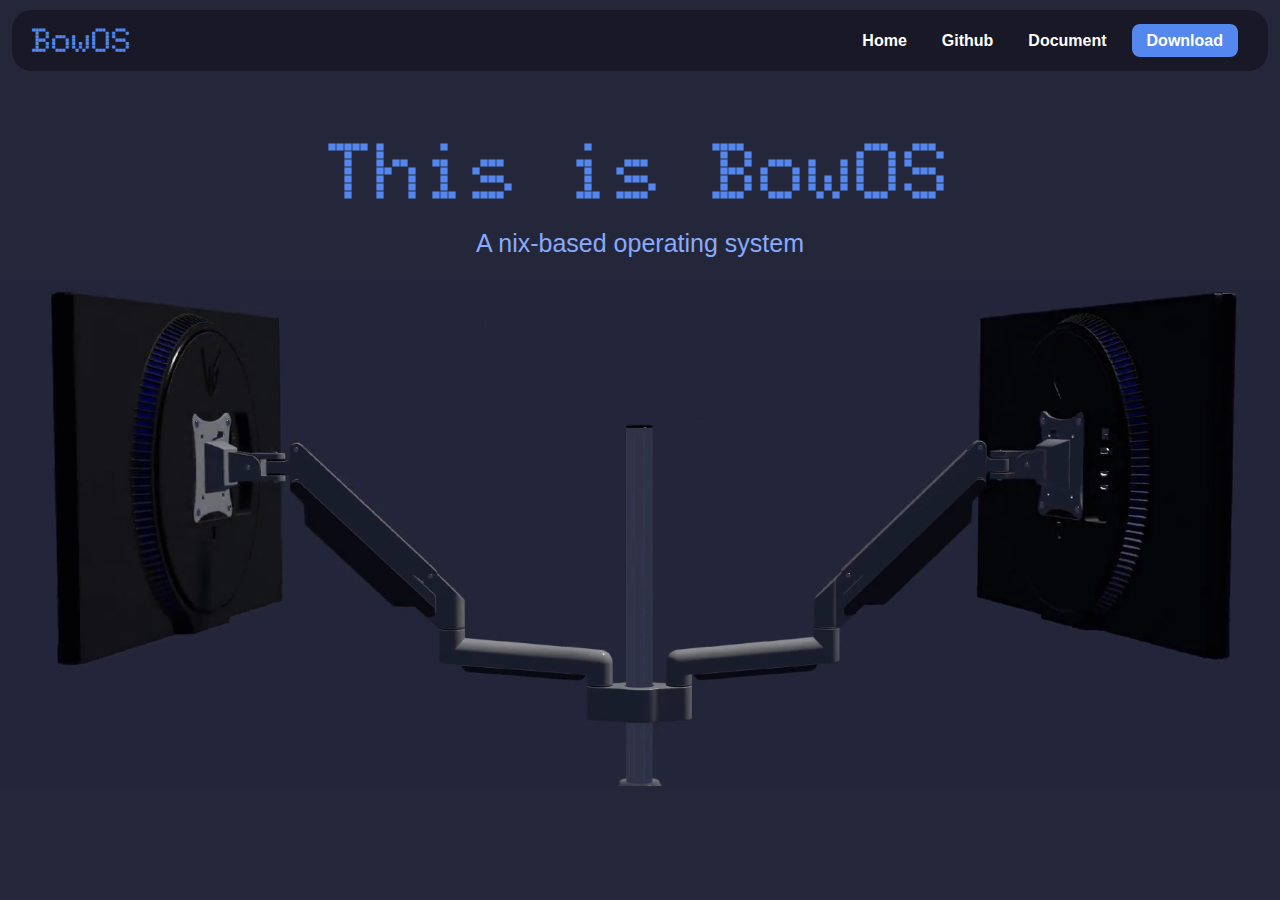
==== index.html @ 30525efc "launch day" ====
<!DOCTYPE html>
<!--browser-sync start --server --files "*.html, *.css"-->
<!-- https://feathericons.com/?query=lock -->

<html lang="en">
<head>
    <meta charset="UTF-8">
    <meta name="viewport" content="width=device-width, initial-scale=1.0">
    <title>Simple Site</title>
    <link rel="stylesheet" href="mainpage.css">
    <link rel="preconnect" href="https://fonts.googleapis.com">
    <link rel="preconnect" href="https://fonts.gstatic.com" crossorigin>
    <link href="https://fonts.googleapis.com/css2?family=Doto:wght@100..900&display=swap" rel="stylesheet">
</head>
<body>

    <!-- Top Menu Bar -->
    <nav class="top-menu">
        <div class="logo">BowOS</div>
        <ul>
            <li><a href="index.html">Home</a></li>
            <li><a href="https://github.com/Deathraymind/BowOS/tree/nvidia-fix">Github</a></li>
            <li><a href="https://github.com/Deathraymind/BowOS/blob/main/README.md">Document</a></li>
            <li><a class="download" href="https://drive.google.com/file/d/1hFO280jpsUm08CG0On2xZvMWIkGXrG49/view?usp=sharing">Download</a></li>
        </ul>
    </nav>

    <div class="content">
    <div class="container">
        <div class="content">
            <h1 class="main-title">This is BowOS</h1>
            <p class="subtitle">A nix-based operating system</p>
        </div>
        <div class="image-container">
          <video width="1400" height=auto autoplay muted>
            <source src="assets/videos/desktop.mp4" type="video/mp4">
            Your browser does not support the video tag.
            </video>
        </div>
    </div>
</body>
</html>
---- mainpage.css ----
body {
    background-color: #24273A;
    color: white;
    display: flex;
    justify-content: center;
    align-items: center;
    height: 100vh;
    margin: 0;
    font-family: Rubik, sans-serif;
    animation: fadeInBackground 2s ease-in-out;
}

@keyframes fadeInBackground {
    0% {
        opacity: 0;
    }
    100% {
        opacity: 1;
    }
}

.container {
    display: flex;
    flex-direction: column;
    align-items: center;
    text-align: center;
}

.content {
    display: flex;
    flex-direction: column;
    align-items: center;
}

.main-title {
    font-size: 80px;
    color: #5588EE;
    margin: 0;
    margin-top: 10px;
    font-family: "Doto", sans-serif;
    font-weight: 900;
    font-style: normal;
}

.subtitle {
    font-size: 25px;
    color: #88AAFF;
    margin-top: 10px;
}


.image-container {
    display: flex;
    width: 70vh;
    height: auto;
    flex-direction: column;
    align-items: center;
    text-align: center;
}



.top-menu {
    background-color: #181826; /* Dark background color */
    color: #fff; /* text color */
    padding: 10px 20px; /* Space around items */
    position: fixed; /* Sticks to the top */
    top: 10px; /* Adds space from the top */
    margin: 0 auto; /* Centers the menu */
    width: 95%;
    z-index: 1000; /* Keeps it on top */
    border-radius: 20px;
    display: flex; 
    align-items: center; /* Vertically centers items */
    justify-content: space-between; /* Space between logo and menu items */
}

/* Logo Styling */
.top-menu .logo {
    font-size: 34px; /* Adjust font size for the logo */
    font-weight: bold;
    font-family: "Doto", sans-serif;
    color: #5588EE;
    font-weight: 900;

}

/* Menu Items Styling */
.top-menu ul {
    list-style: none;
    display: flex;
    padding: 0;
    margin: 10px;
    gap: 15px; /* Space between menu items */
}

.top-menu .download {
    background-color: #5588EE; 
    color: #fff; 
    padding: 8px 15px; 
    border-radius: 8px; 
    font-weight: bold; 
    transition: background-color 0.3s ease; 
}


.top-menu li {
    
}

.top-menu a {
    text-decoration: none; 
    color: #fff; 
    font-weight: bold;
    font-size: 1rem;
    padding: 5px 10px;
    transition: background-color 0.3s ease; 
}

.top-menu a:hover {
    background-color: #44475A; /* Darker color on hover */
    border-radius: 5px; /* Rounded corners on hover */
}


#firefox-icon {
    color: #ff0000; /* Change to the desired color */
}
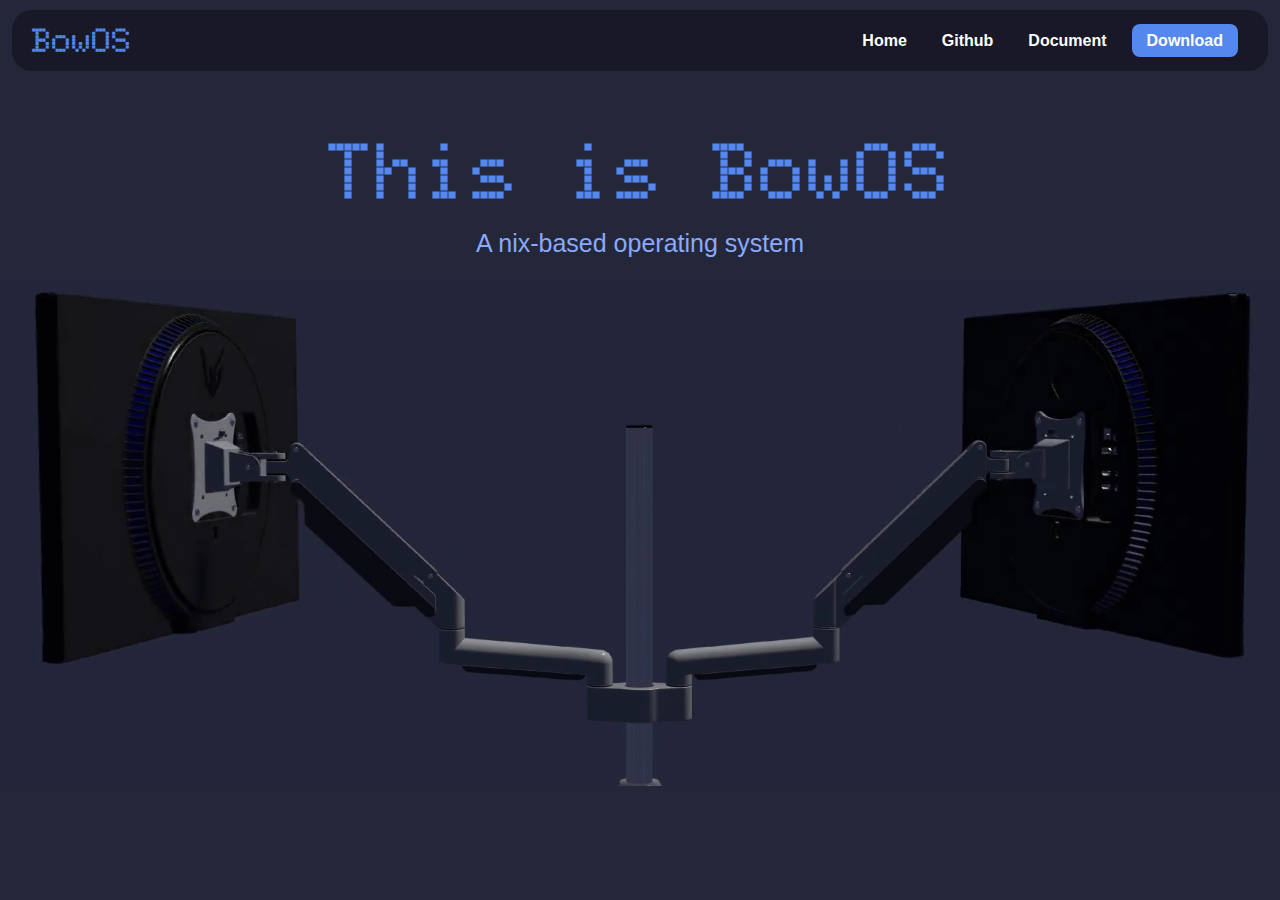
==== commit ef7a6011: "bowos" ====
--- a/index.html
+++ b/index.html
@@ -6,7 +6,7 @@
 <head>
     <meta charset="UTF-8">
     <meta name="viewport" content="width=device-width, initial-scale=1.0">
-    <title>Simple Site</title>
+    <title>BowOS</title>
     <link rel="stylesheet" href="mainpage.css">
     <link rel="preconnect" href="https://fonts.googleapis.com">
     <link rel="preconnect" href="https://fonts.gstatic.com" crossorigin>
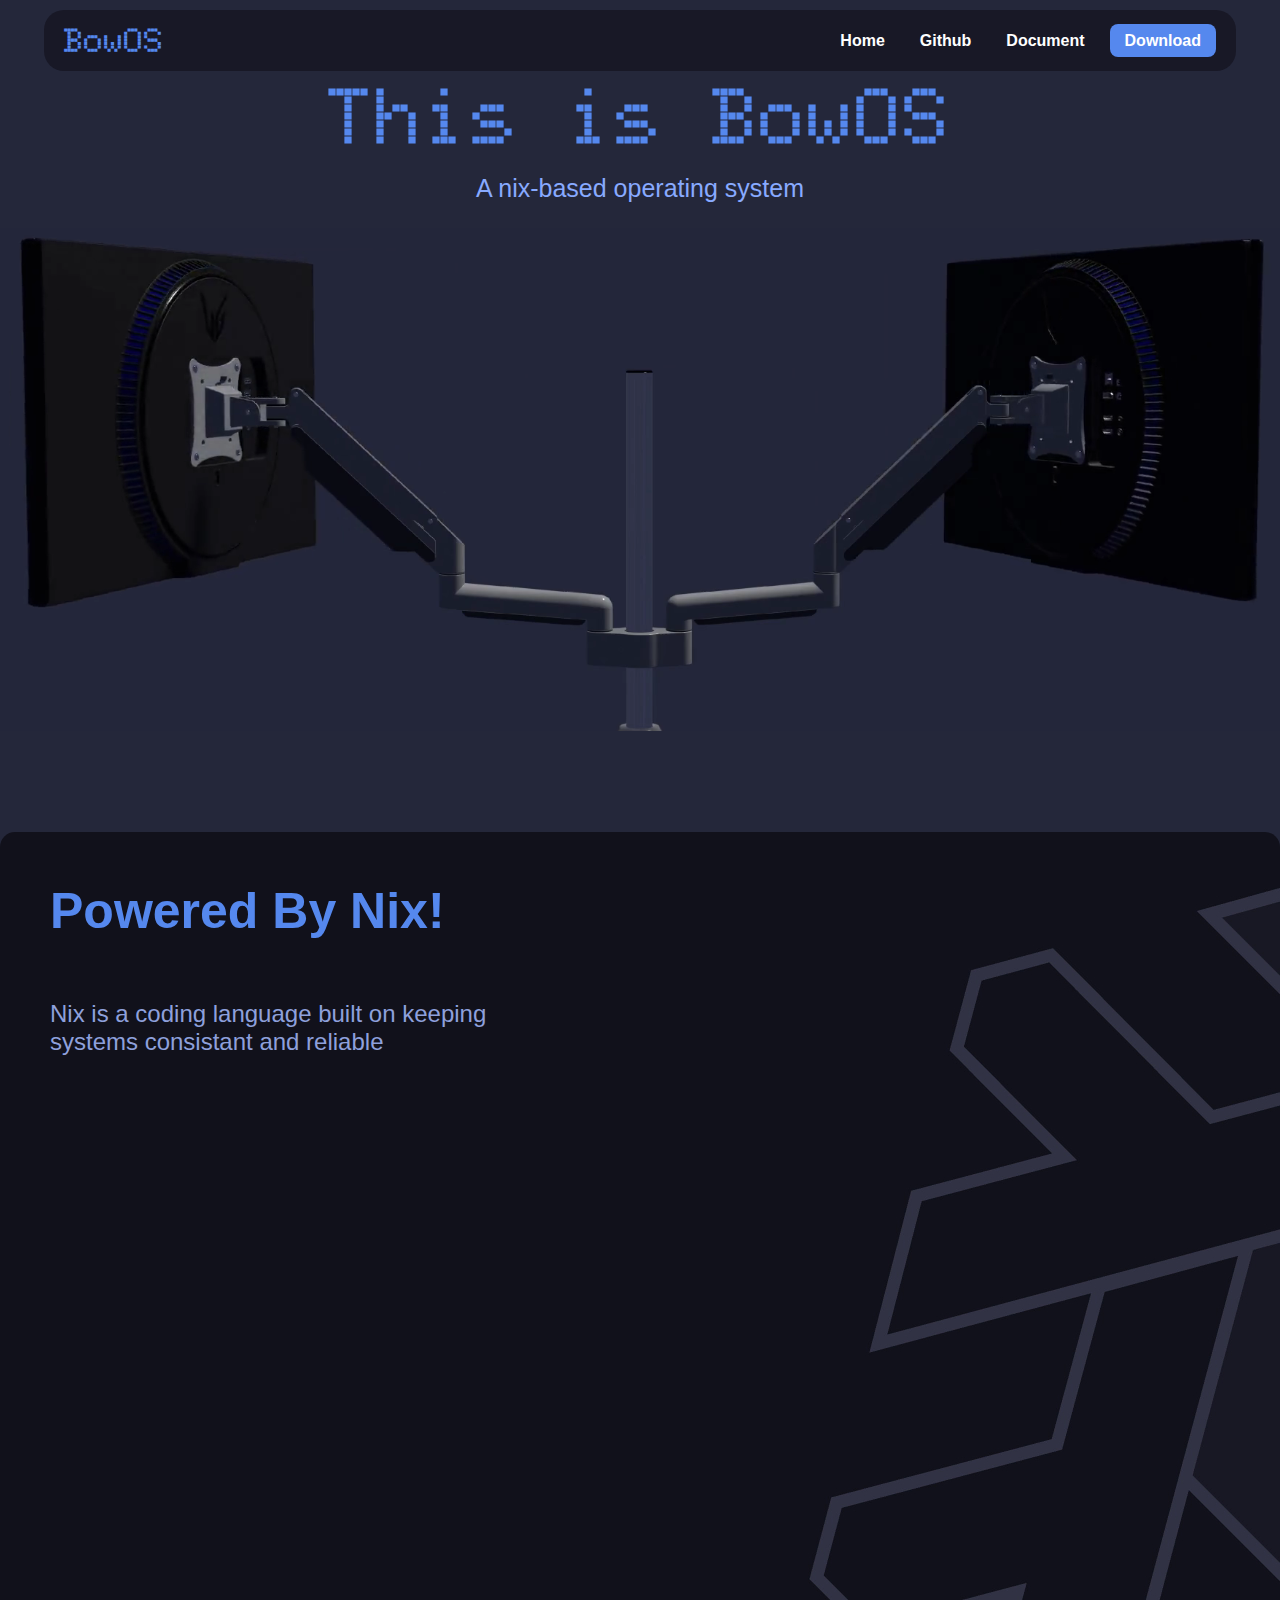
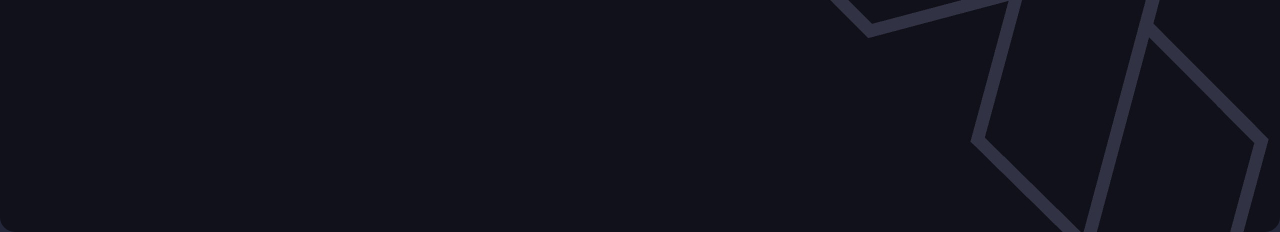
==== commit ad693cfc: "added powered by nix" ====
--- a/index.html
+++ b/index.html
@@ -11,22 +11,18 @@
     <link rel="preconnect" href="https://fonts.googleapis.com">
     <link rel="preconnect" href="https://fonts.gstatic.com" crossorigin>
     <link href="https://fonts.googleapis.com/css2?family=Doto:wght@100..900&display=swap" rel="stylesheet">
+        <script src="https://code.jquery.com/jquery-3.6.0.min.js"></script> 
+    <script> 
+    $(function(){
+      $("#menu").load("menu.html"); 
+    });
+    </script> 
 </head>
+
+<!-- calls the menue bar be sure to grab it using jqury like above -->
+<div id="menu"></div>
 <body>
-
-    <!-- Top Menu Bar -->
-    <nav class="top-menu">
-        <div class="logo">BowOS</div>
-        <ul>
-            <li><a href="index.html">Home</a></li>
-            <li><a href="https://github.com/Deathraymind/BowOS/tree/nvidia-fix">Github</a></li>
-            <li><a href="https://github.com/Deathraymind/BowOS/blob/main/README.md">Document</a></li>
-            <li><a class="download" href="https://drive.google.com/file/d/1hFO280jpsUm08CG0On2xZvMWIkGXrG49/view?usp=sharing">Download</a></li>
-        </ul>
-    </nav>
-
     <div class="content">
-    <div class="container">
         <div class="content">
             <h1 class="main-title">This is BowOS</h1>
             <p class="subtitle">A nix-based operating system</p>
@@ -36,7 +32,15 @@
             <source src="assets/videos/desktop.mp4" type="video/mp4">
             Your browser does not support the video tag.
             </video>
+
+        <div class="container">
+            <h1 class="sub-heading">Powered By Nix!</h1>
+            <h3 class="info">
+                Nix is a coding language built on keeping systems consistant and reliable
+            </h3>
+
         </div>
+
     </div>
 </body>
 </html>
--- a/mainpage.css
+++ b/mainpage.css
@@ -22,8 +22,14 @@
 .container {
     display: flex;
     flex-direction: column;
-    align-items: center;
-    text-align: center;
+    height: 1000px;
+    width: 100vw;
+    margin-top: 100px;
+    border-radius: 15px;
+    background:  #1E1E2F;
+    background-image: url("assets/images/nixos-wallpaper.jpg");
+    align-items: left;
+    text-align: left;
 }
 
 .content {
@@ -36,11 +42,31 @@
     font-size: 80px;
     color: #5588EE;
     margin: 0;
-    margin-top: 10px;
+    margin-top: 1000px;
     font-family: "Doto", sans-serif;
     font-weight: 900;
     font-style: normal;
 }
+
+.sub-heading {
+    font-size: 50px;
+    color: #5588EE;
+    margin: 50px;
+    margin-top: 50px;
+    font-weight: 900;
+    font-style: normal;
+}
+
+.info {
+    font-size: 24px;
+    color: #8EA0DC;
+    margin: 50px;
+    margin-top: 10px;
+    width: 40vw;
+    font-weight: 300;
+    font-style: normal;
+}
+
 
 .subtitle {
     font-size: 25px;
@@ -58,70 +84,10 @@
     text-align: center;
 }
 
-
-
-.top-menu {
-    background-color: #181826; /* Dark background color */
-    color: #fff; /* text color */
-    padding: 10px 20px; /* Space around items */
-    position: fixed; /* Sticks to the top */
-    top: 10px; /* Adds space from the top */
-    margin: 0 auto; /* Centers the menu */
-    width: 95%;
-    z-index: 1000; /* Keeps it on top */
-    border-radius: 20px;
-    display: flex; 
-    align-items: center; /* Vertically centers items */
-    justify-content: space-between; /* Space between logo and menu items */
+.bowos-desktop {
+    width: 500px;
+    height: auto;
 }
-
-/* Logo Styling */
-.top-menu .logo {
-    font-size: 34px; /* Adjust font size for the logo */
-    font-weight: bold;
-    font-family: "Doto", sans-serif;
-    color: #5588EE;
-    font-weight: 900;
-
-}
-
-/* Menu Items Styling */
-.top-menu ul {
-    list-style: none;
-    display: flex;
-    padding: 0;
-    margin: 10px;
-    gap: 15px; /* Space between menu items */
-}
-
-.top-menu .download {
-    background-color: #5588EE; 
-    color: #fff; 
-    padding: 8px 15px; 
-    border-radius: 8px; 
-    font-weight: bold; 
-    transition: background-color 0.3s ease; 
-}
-
-
-.top-menu li {
-    
-}
-
-.top-menu a {
-    text-decoration: none; 
-    color: #fff; 
-    font-weight: bold;
-    font-size: 1rem;
-    padding: 5px 10px;
-    transition: background-color 0.3s ease; 
-}
-
-.top-menu a:hover {
-    background-color: #44475A; /* Darker color on hover */
-    border-radius: 5px; /* Rounded corners on hover */
-}
-
 
 #firefox-icon {
     color: #ff0000; /* Change to the desired color */
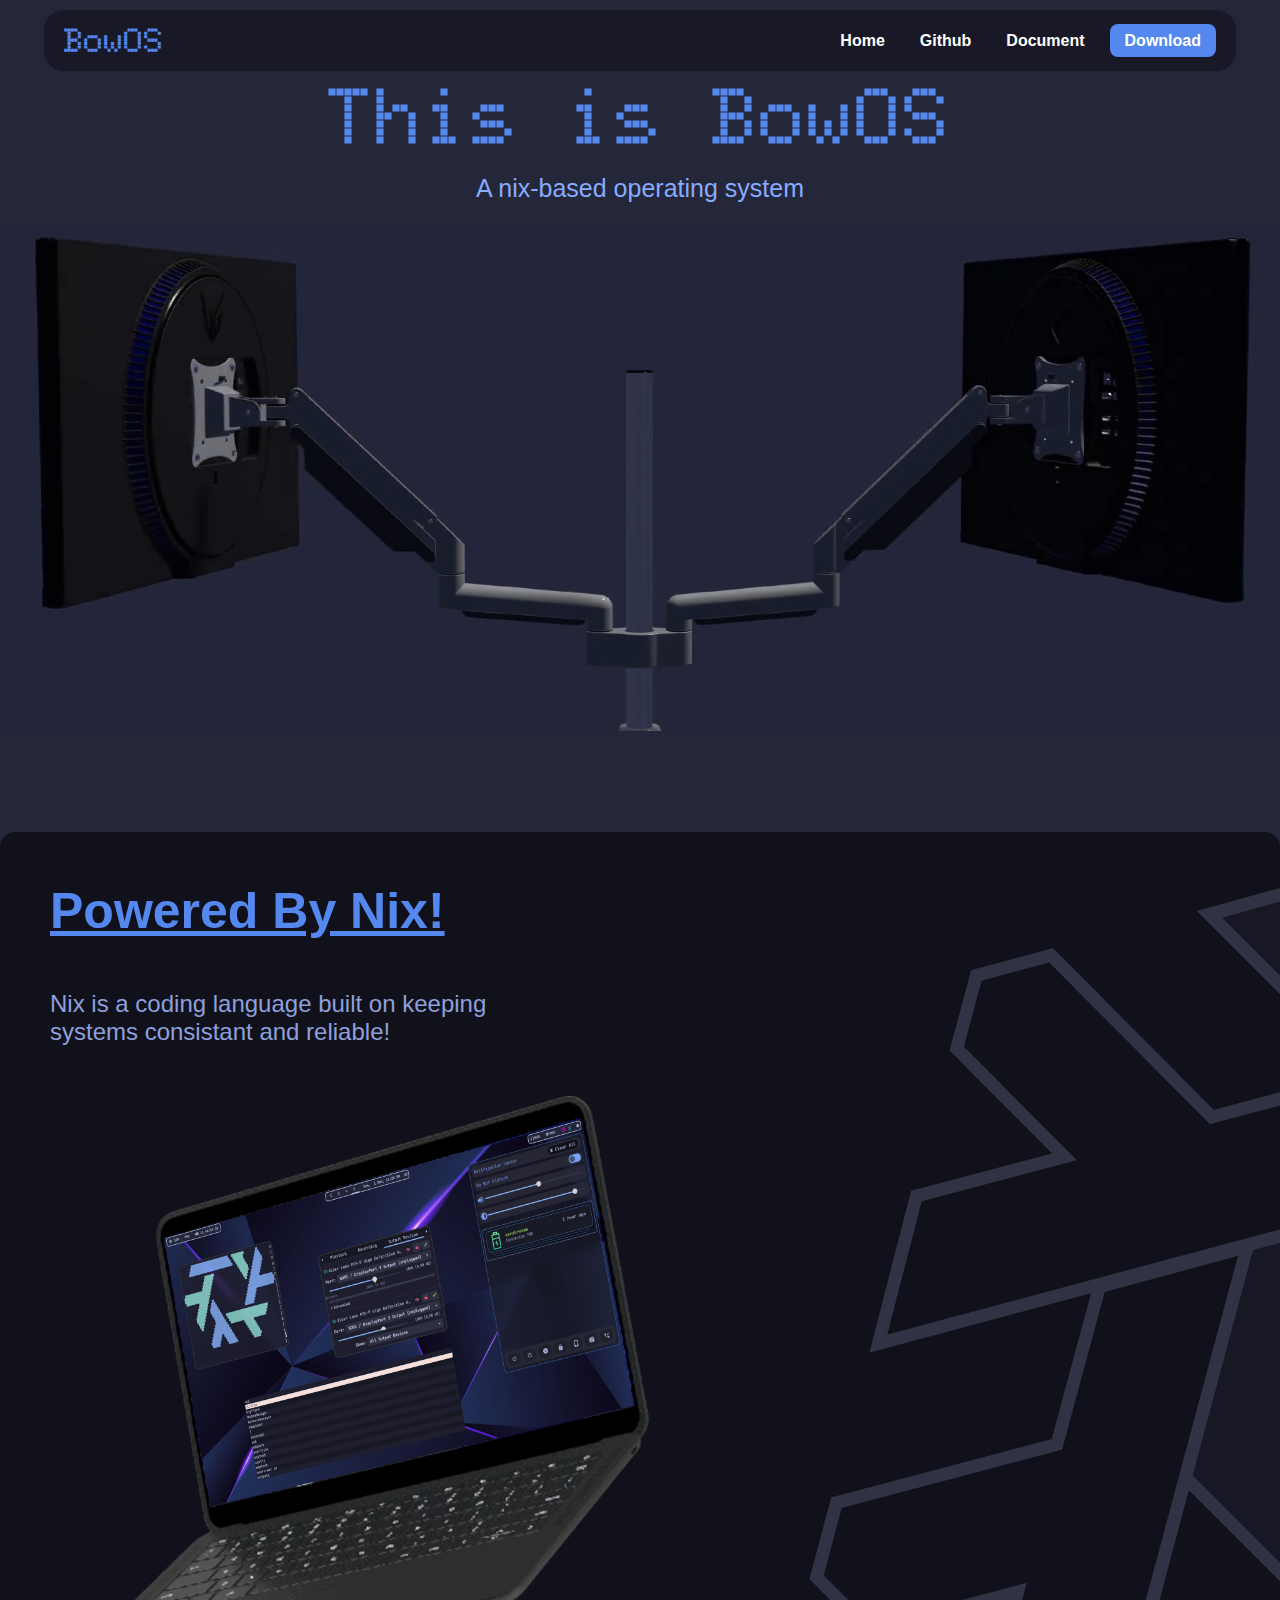
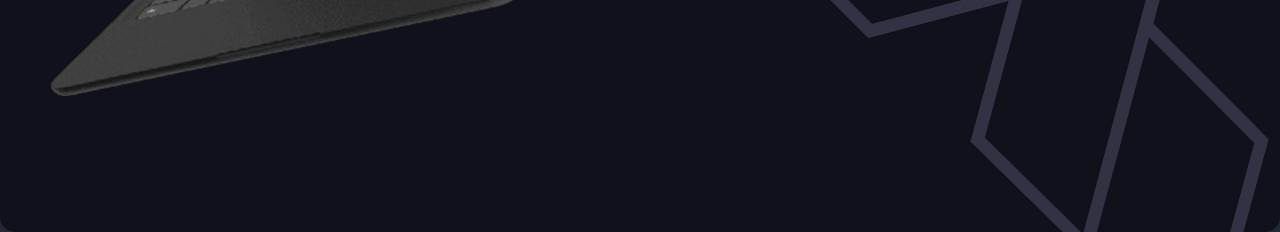
==== commit ac5966af: "powered by nix" ====
--- a/index.html
+++ b/index.html
@@ -34,11 +34,11 @@
             </video>
 
         <div class="container">
-            <h1 class="sub-heading">Powered By Nix!</h1>
+            <a class="sub-heading" href="https://nixos.org/">Powered By Nix!</a>
             <h3 class="info">
-                Nix is a coding language built on keeping systems consistant and reliable
+                Nix is a coding language built on keeping systems consistant and reliable!
             </h3>
-
+             <img src="assets/images/bowos-laptop.png" class="bowos-laptop">
         </div>
 
     </div>
--- a/mainpage.css
+++ b/mainpage.css
@@ -61,7 +61,7 @@
     font-size: 24px;
     color: #8EA0DC;
     margin: 50px;
-    margin-top: 10px;
+    margin-top: 0px;
     width: 40vw;
     font-weight: 300;
     font-style: normal;
@@ -89,6 +89,12 @@
     height: auto;
 }
 
+.bowos-laptop{
+    width: 600px;
+    height: auto;
+    margin-left: 50px;
+}
+
 #firefox-icon {
     color: #ff0000; /* Change to the desired color */
 }
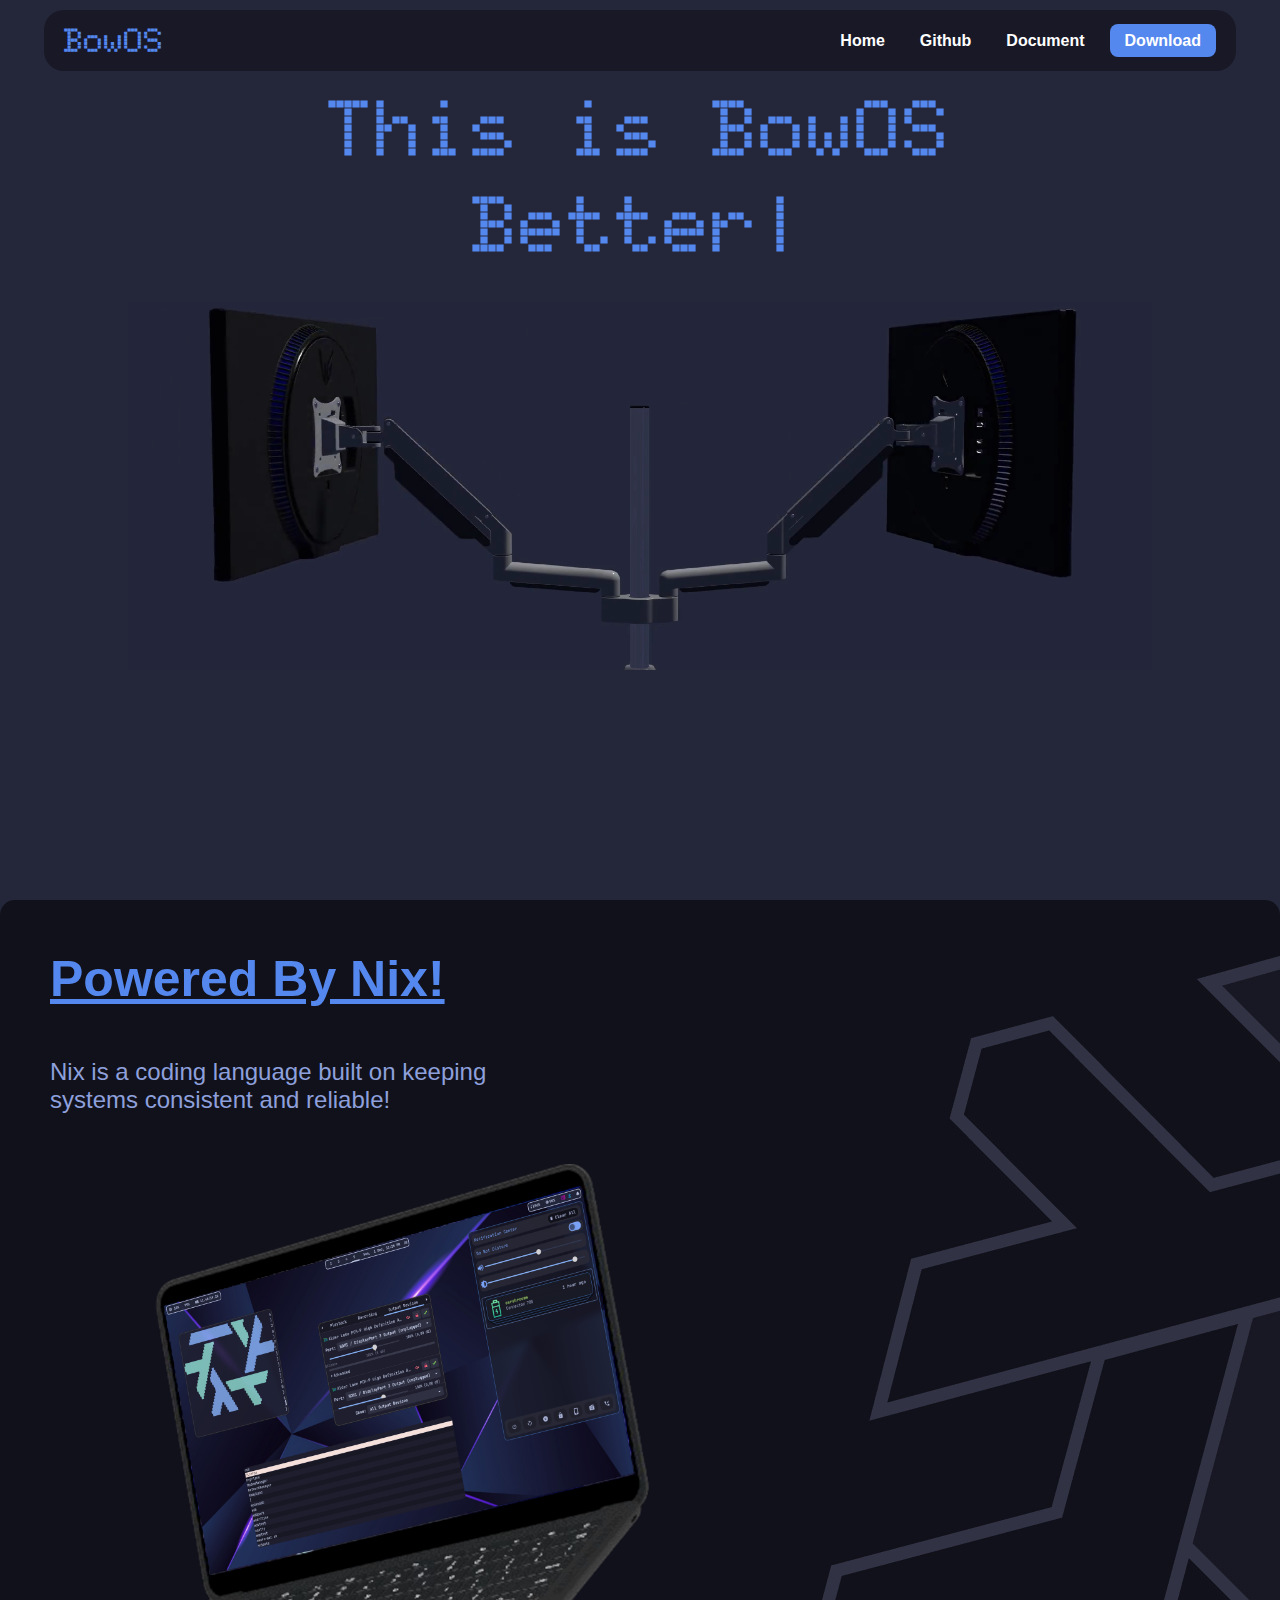
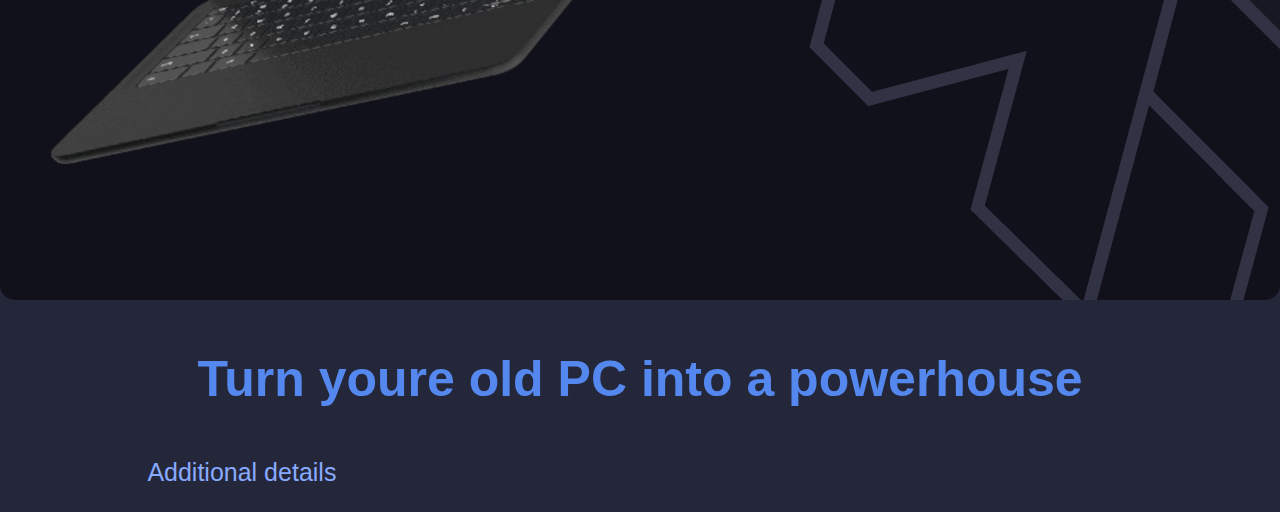
==== commit f79cc67f: "rotating text" ====
--- a/index.html
+++ b/index.html
@@ -21,27 +21,65 @@
 
 <!-- calls the menue bar be sure to grab it using jqury like above -->
 <div id="menu"></div>
-<body>
     <div class="content">
-        <div class="content">
-            <h1 class="main-title">This is BowOS</h1>
-            <p class="subtitle">A nix-based operating system</p>
+        <div class="page">
+        <h1 class="main-title">This is BowOS</h1>
+
+    <div class="typing-text" id="typingText"></div>
+
+    <script>
+        const words = ['Better', 'Stronger', 'Faster'];
+        const typingElement = document.getElementById('typingText');
+        let wordIndex = 0;
+        let charIndex = 0;
+        let isDeleting = false;
+
+        function type() {
+            const currentWord = words[wordIndex];
+            
+            if (!isDeleting && charIndex <= currentWord.length) {
+                typingElement.textContent = currentWord.slice(0, charIndex + 1);
+                charIndex++;
+                setTimeout(type, 100);
+            } 
+            else if (isDeleting && charIndex >= 0) {
+                typingElement.textContent = currentWord.slice(0, charIndex);
+                charIndex--;
+                setTimeout(type, 50);
+            }
+            else if (isDeleting) {
+                isDeleting = false;
+                wordIndex = (wordIndex + 1) % words.length;
+                setTimeout(type, 500);
+            }
+            else {
+                isDeleting = true;
+                setTimeout(type, 1000);
+            }
+        }
+
+        type();
+    </script>
+            
+
+        <video class="video" width="1400" height="auto" autoplay muted>
+                <source src="assets/videos/desktop.mp4" type="video/mp4">
+                Your browser does not support the video tag.
+            </video>
         </div>
-        <div class="image-container">
-          <video width="1400" height=auto autoplay muted>
-            <source src="assets/videos/desktop.mp4" type="video/mp4">
-            Your browser does not support the video tag.
-            </video>
 
         <div class="container">
             <a class="sub-heading" href="https://nixos.org/">Powered By Nix!</a>
             <h3 class="info">
-                Nix is a coding language built on keeping systems consistant and reliable!
+                Nix is a coding language built on keeping systems consistent and reliable!
             </h3>
-             <img src="assets/images/bowos-laptop.png" class="bowos-laptop">
+            <img src="assets/images/bowos-laptop.png" class="bowos-laptop">
         </div>
 
+        <div class="additional-info">
+            <h1 class="sub-heading">Turn youre old PC into a powerhouse</h1>
+            <p class="subtitle">Additional details</p>
+        </div>
     </div>
-</body>
 </html>
 
--- a/mainpage.css
+++ b/mainpage.css
@@ -1,15 +1,12 @@
+
+
 body {
     background-color: #24273A;
     color: white;
-    display: flex;
-    justify-content: center;
-    align-items: center;
-    height: 100vh;
     margin: 0;
     font-family: Rubik, sans-serif;
     animation: fadeInBackground 2s ease-in-out;
 }
-
 @keyframes fadeInBackground {
     0% {
         opacity: 0;
@@ -19,12 +16,22 @@
     }
 }
 
+.page {
+    display: flex;
+    flex-direction: column;
+    align-items: center;
+    margin-top: 0px;
+    border-radius: 15px;
+    align-items: left;
+    text-align: left;
+    height: 100vh;
+}
 .container {
     display: flex;
     flex-direction: column;
     height: 1000px;
     width: 100vw;
-    margin-top: 100px;
+    margin-top: 0px;
     border-radius: 15px;
     background:  #1E1E2F;
     background-image: url("assets/images/nixos-wallpaper.jpg");
@@ -42,10 +49,16 @@
     font-size: 80px;
     color: #5588EE;
     margin: 0;
-    margin-top: 1000px;
+    margin-top: 80px;
     font-family: "Doto", sans-serif;
     font-weight: 900;
     font-style: normal;
+}
+
+.video {
+    width: 80vw;
+    height: auto;
+    margin-top: 30px;
 }
 
 .sub-heading {
@@ -98,3 +111,35 @@
 #firefox-icon {
     color: #ff0000; /* Change to the desired color */
 }
+
+
+        .typing-text {
+            font-family: "Doto", sans-serif;
+            margin-top: 30px;
+             font-size: 80px;
+    color: #5588EE;
+    margin: 0;
+    font-family: "Doto", sans-serif;
+    font-weight: 900;
+    font-style: normal; 
+
+        }
+        .typing-text::after {
+            content: '|';
+            animation: blink 0.7s infinite;
+        }
+        @keyframes blink {
+            0%, 100% { opacity: 1; }
+            50% { opacity: 0; }
+        }
+        @keyframes typing {
+            from { width: 0; }
+            to { width: 100%; }
+        }
+        @keyframes backspace {
+            from { width: 100%; }
+            to { width: 0; }
+        }
+
+
+
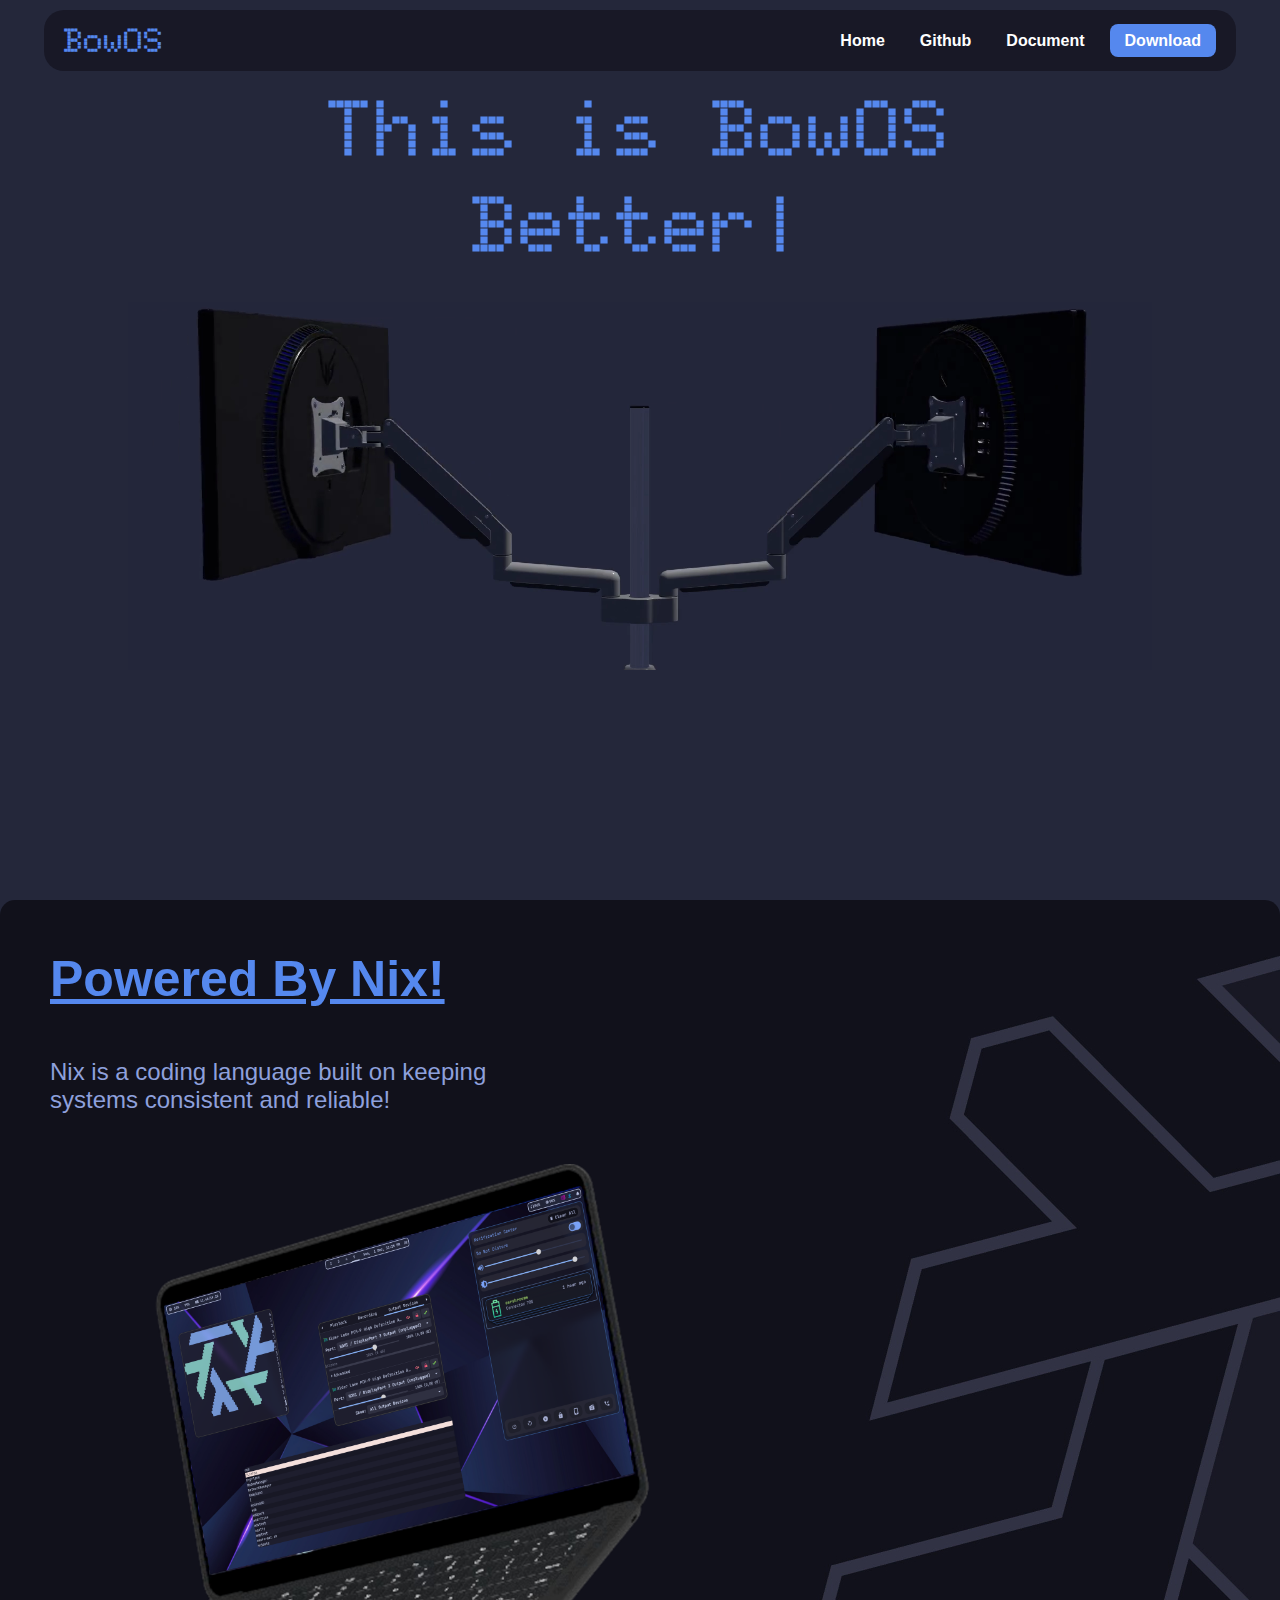
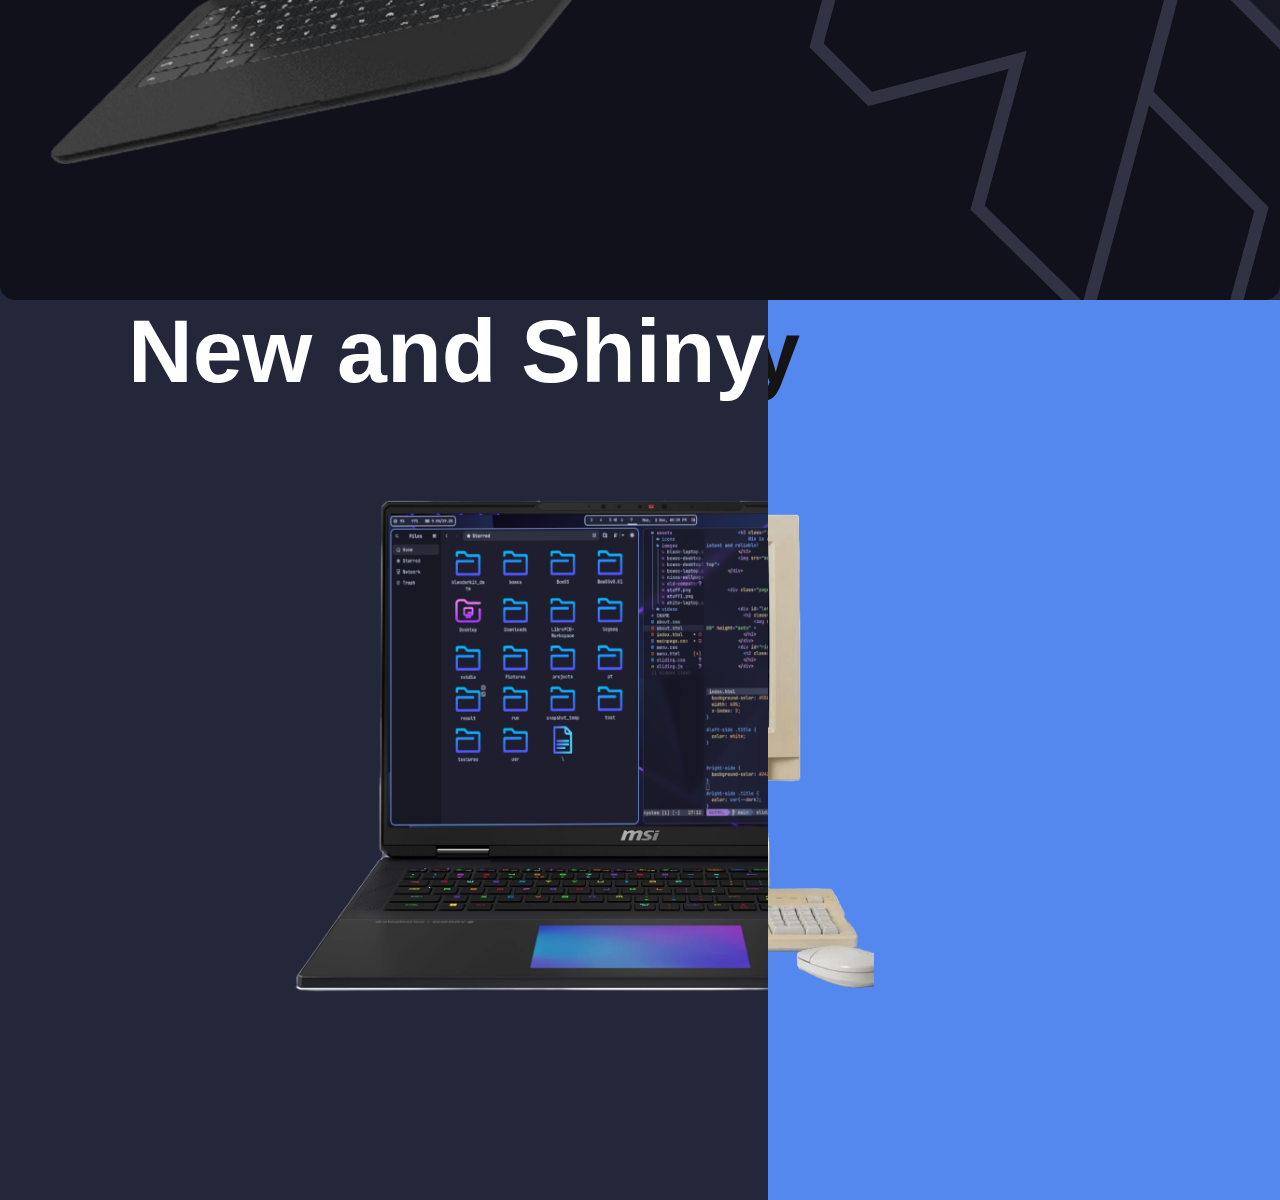
==== commit c2a50f41: "sliding" ====
--- a/index.html
+++ b/index.html
@@ -8,6 +8,8 @@
     <meta name="viewport" content="width=device-width, initial-scale=1.0">
     <title>BowOS</title>
     <link rel="stylesheet" href="mainpage.css">
+     <link rel="stylesheet" href="sliding.css">
+    <script src="myscripts.js"></script>
     <link rel="preconnect" href="https://fonts.googleapis.com">
     <link rel="preconnect" href="https://fonts.gstatic.com" crossorigin>
     <link href="https://fonts.googleapis.com/css2?family=Doto:wght@100..900&display=swap" rel="stylesheet">
@@ -20,6 +22,7 @@
 </head>
 
 <!-- calls the menue bar be sure to grab it using jqury like above -->
+<body>
 <div id="menu"></div>
     <div class="content">
         <div class="page">
@@ -76,10 +79,28 @@
             <img src="assets/images/bowos-laptop.png" class="bowos-laptop">
         </div>
 
-        <div class="additional-info">
-            <h1 class="sub-heading">Turn youre old PC into a powerhouse</h1>
-            <p class="subtitle">Additional details</p>
+
+        <div class="page-sliding">
+
+        
+            <div id="left-side" class="side">
+              <h2 class="title">
+                  New and Shiny
+                  <img src="assets/images/new-computer.png"  width="700" height="auto" class="slide-image" >
+              </h2>
+            </div>
+            <div id="right-side" class="side">
+              <h2 class="title">
+                  Old and Cruddy
+                   <img src="assets/images/old-computer.png"  width="700" height="auto" class="slide-image" >
+              </h2>
+            </div>
+
+
+
         </div>
     </div>
+    <script src="sliding.js"></script>
+    </body>
 </html>
 
--- a/mainpage.css
+++ b/mainpage.css
@@ -25,6 +25,13 @@
     align-items: left;
     text-align: left;
     height: 100vh;
+}
+
+.page-sliding {
+    display: grid;
+    height: 100vh;
+    overflow: hidden;
+    width: 100%;
 }
 .container {
     display: flex;
@@ -108,6 +115,14 @@
     margin-left: 50px;
 }
 
+
+.slide-image {
+ position: absolute;
+    top: 50vh;
+    left: 50vw;
+    transform: translate(-50%, -50%); 
+}
+
 #firefox-icon {
     color: #ff0000; /* Change to the desired color */
 }
--- a/sliding.css
+++ b/sliding.css
@@ -0,0 +1,53 @@
+:root {
+  --dark: rgb(20, 20, 20);
+  --yellow: rgb(253, 216, 53);
+  --blue: rgb(98, 0, 234);
+  
+  --c1: rgb(3, 7, 18);
+  --c2: rgb(163, 230, 53);
+  
+  --left-color: var(--c1);
+  --right-color: var(--c2);
+}
+
+
+.side {
+  display: grid;
+  height: 100vh;
+  overflow: hidden;
+  position: absolute;
+  width: 100%;
+}
+
+.side .title {
+  font-family: "Montserrat", sans-serif;
+  font-size: 7vw;
+  font-weight: 800;
+  margin: 0px 10vw;
+  width: 80vw;
+}
+
+#left-side {
+  background-color:#24273A;
+  width: 60%;
+  z-index: 2;
+}
+
+#left-side .title {  
+  color: white;  
+}
+
+#right-side {
+  background-color:#5588EE;
+   
+}
+
+#right-side .title {
+  color: var(--dark);
+}
+
+#right-side .fancy {
+  color: white;
+}
+
+
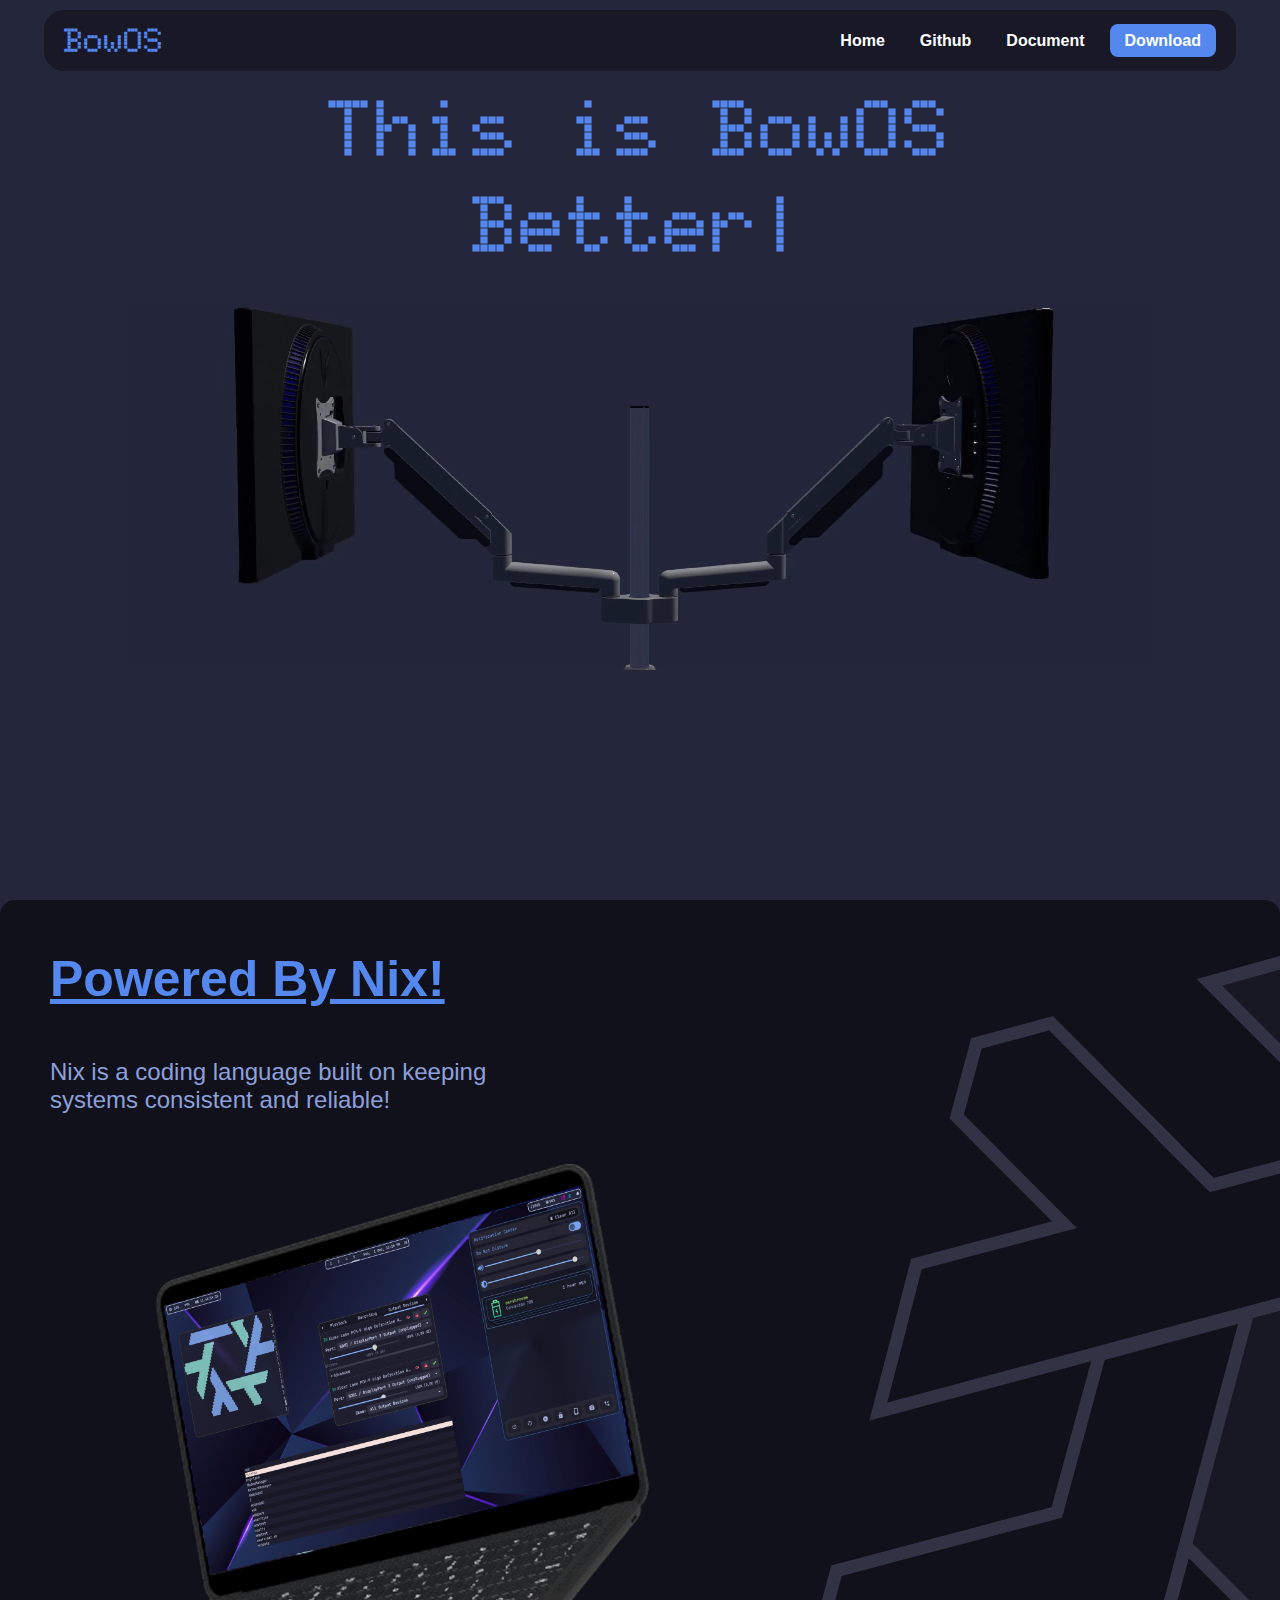
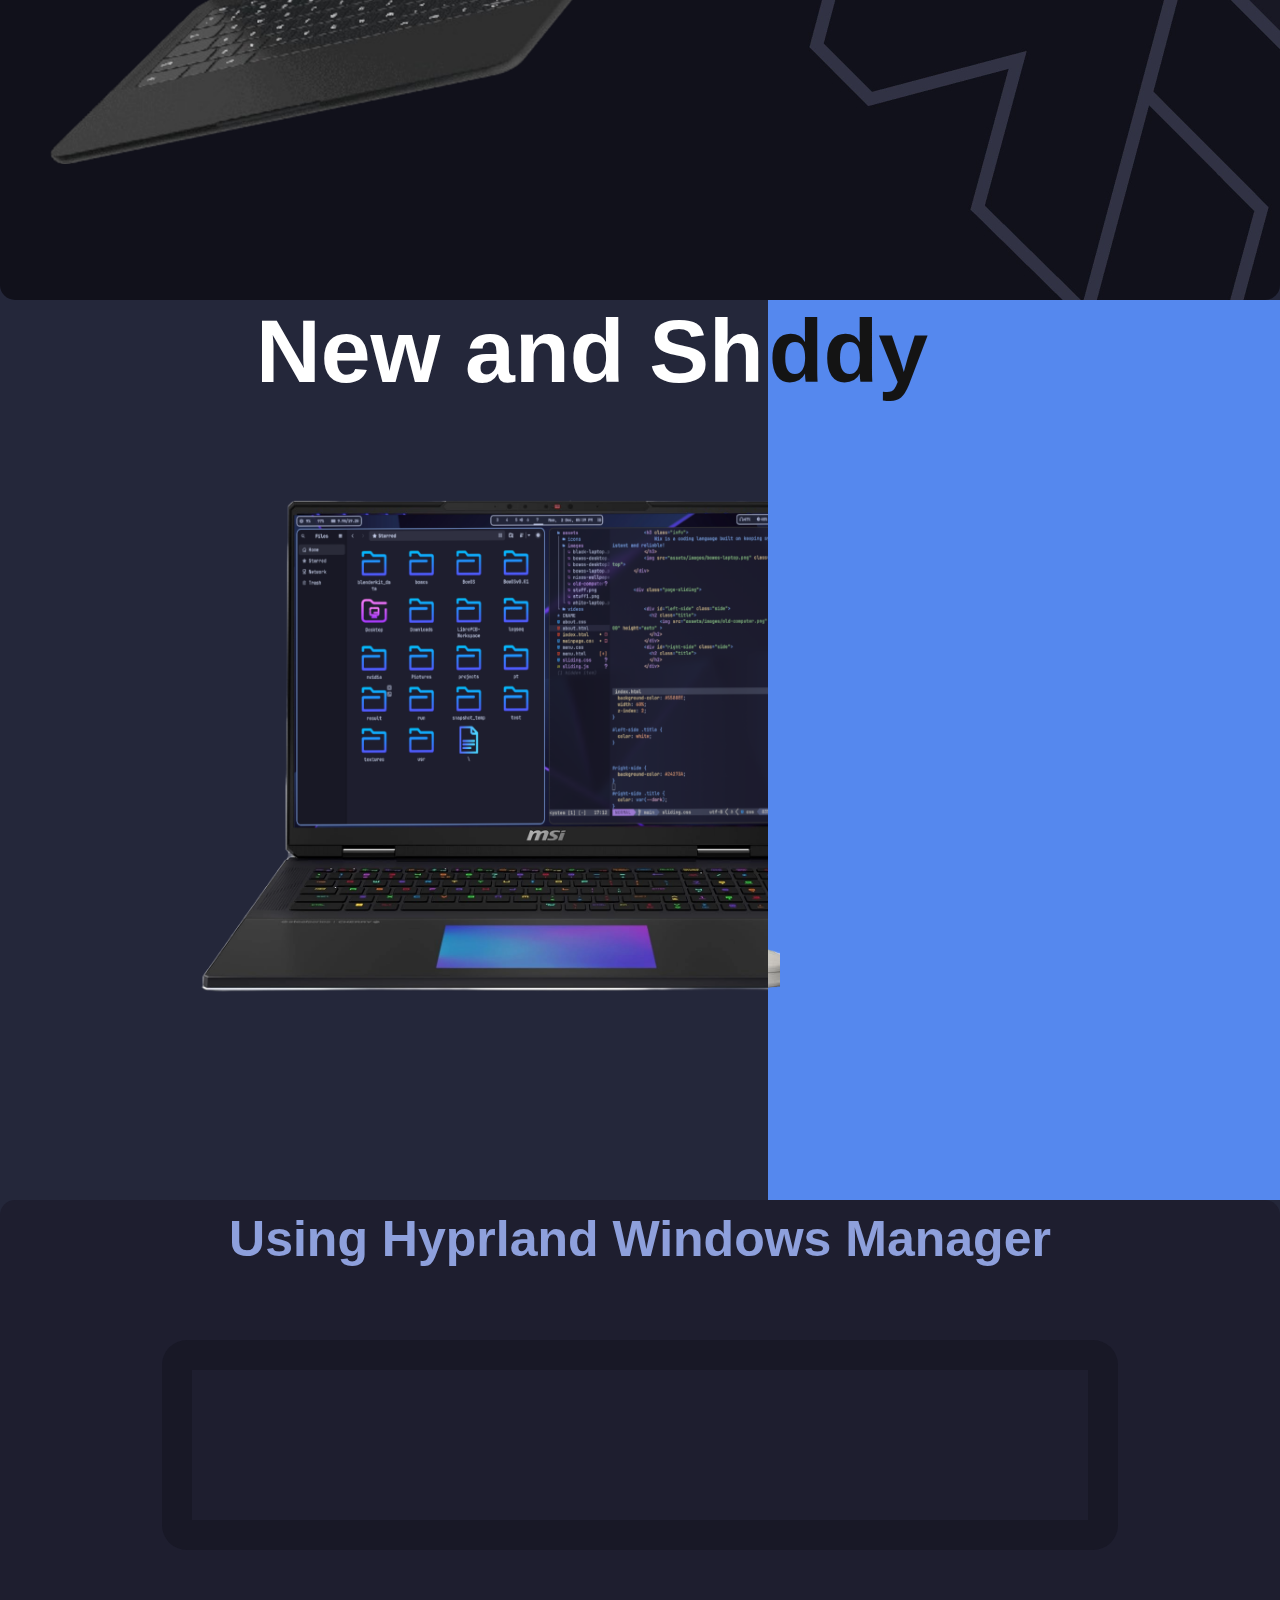
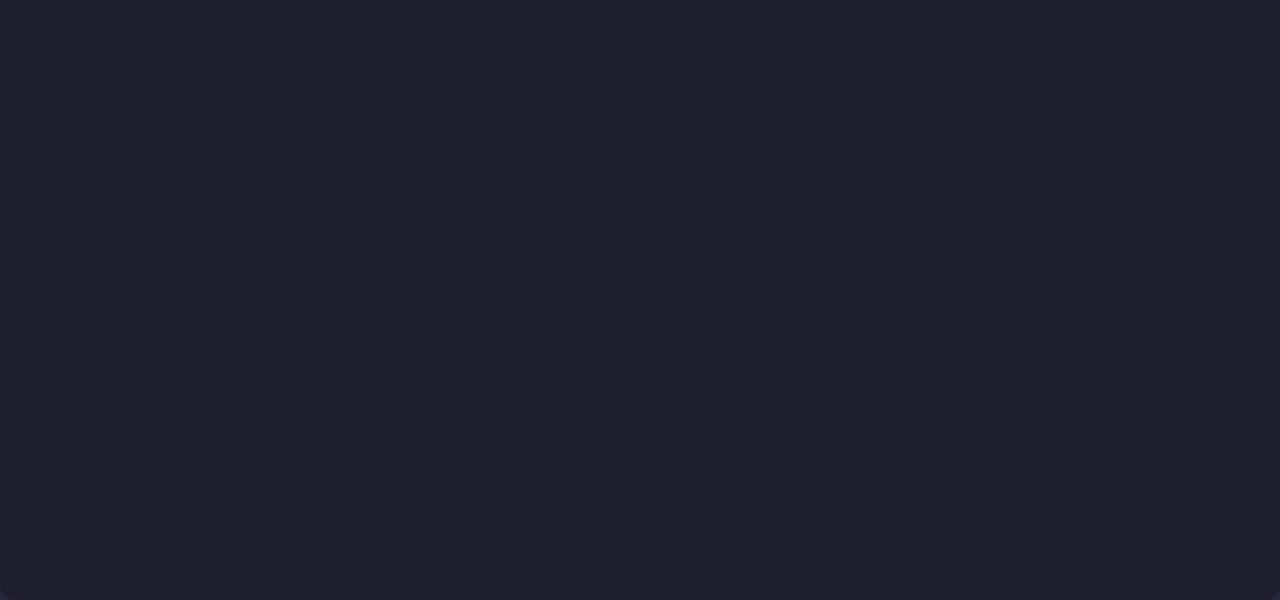
==== commit 30ac75ee: "hyprland" ====
--- a/index.html
+++ b/index.html
@@ -1,76 +1,68 @@
 <!DOCTYPE html>
 <!--browser-sync start --server --files "*.html, *.css"-->
 <!-- https://feathericons.com/?query=lock -->
-
 <html lang="en">
 <head>
     <meta charset="UTF-8">
     <meta name="viewport" content="width=device-width, initial-scale=1.0">
     <title>BowOS</title>
     <link rel="stylesheet" href="mainpage.css">
-     <link rel="stylesheet" href="sliding.css">
+    <link rel="stylesheet" href="sliding.css">
     <script src="myscripts.js"></script>
     <link rel="preconnect" href="https://fonts.googleapis.com">
     <link rel="preconnect" href="https://fonts.gstatic.com" crossorigin>
     <link href="https://fonts.googleapis.com/css2?family=Doto:wght@100..900&display=swap" rel="stylesheet">
-        <script src="https://code.jquery.com/jquery-3.6.0.min.js"></script> 
+    <script src="https://code.jquery.com/jquery-3.6.0.min.js"></script> 
     <script> 
     $(function(){
-      $("#menu").load("menu.html"); 
+        $("#menu").load("menu.html"); 
     });
     </script> 
 </head>
-
 <!-- calls the menue bar be sure to grab it using jqury like above -->
 <body>
-<div id="menu"></div>
+    <div id="menu"></div>
     <div class="content">
         <div class="page">
-        <h1 class="main-title">This is BowOS</h1>
-
-    <div class="typing-text" id="typingText"></div>
-
-    <script>
-        const words = ['Better', 'Stronger', 'Faster'];
-        const typingElement = document.getElementById('typingText');
-        let wordIndex = 0;
-        let charIndex = 0;
-        let isDeleting = false;
-
-        function type() {
-            const currentWord = words[wordIndex];
+            <h1 class="main-title">This is BowOS</h1>
+            <div class="typing-text" id="typingText"></div>
+            <script>
+                const words = ['Better', 'Stronger', 'Faster'];
+                const typingElement = document.getElementById('typingText');
+                let wordIndex = 0;
+                let charIndex = 0;
+                let isDeleting = false;
+                function type() {
+                    const currentWord = words[wordIndex];
+                    
+                    if (!isDeleting && charIndex <= currentWord.length) {
+                        typingElement.textContent = currentWord.slice(0, charIndex + 1);
+                        charIndex++;
+                        setTimeout(type, 100);
+                    } 
+                    else if (isDeleting && charIndex >= 0) {
+                        typingElement.textContent = currentWord.slice(0, charIndex);
+                        charIndex--;
+                        setTimeout(type, 50);
+                    }
+                    else if (isDeleting) {
+                        isDeleting = false;
+                        wordIndex = (wordIndex + 1) % words.length;
+                        setTimeout(type, 500);
+                    }
+                    else {
+                        isDeleting = true;
+                        setTimeout(type, 1000);
+                    }
+                }
+                type();
+            </script>
             
-            if (!isDeleting && charIndex <= currentWord.length) {
-                typingElement.textContent = currentWord.slice(0, charIndex + 1);
-                charIndex++;
-                setTimeout(type, 100);
-            } 
-            else if (isDeleting && charIndex >= 0) {
-                typingElement.textContent = currentWord.slice(0, charIndex);
-                charIndex--;
-                setTimeout(type, 50);
-            }
-            else if (isDeleting) {
-                isDeleting = false;
-                wordIndex = (wordIndex + 1) % words.length;
-                setTimeout(type, 500);
-            }
-            else {
-                isDeleting = true;
-                setTimeout(type, 1000);
-            }
-        }
-
-        type();
-    </script>
-            
-
-        <video class="video" width="1400" height="auto" autoplay muted>
+            <video class="video" width="1400" height="auto" autoplay muted>
                 <source src="assets/videos/desktop.mp4" type="video/mp4">
                 Your browser does not support the video tag.
             </video>
         </div>
-
         <div class="container">
             <a class="sub-heading" href="https://nixos.org/">Powered By Nix!</a>
             <h3 class="info">
@@ -78,29 +70,34 @@
             </h3>
             <img src="assets/images/bowos-laptop.png" class="bowos-laptop">
         </div>
-
-
         <div class="page-sliding">
-
-        
             <div id="left-side" class="side">
-              <h2 class="title">
-                  New and Shiny
-                  <img src="assets/images/new-computer.png"  width="700" height="auto" class="slide-image" >
-              </h2>
+                <h2 class="title">
+                    New and Shiny
+                    <img src="assets/images/new-computer.png" width="700" height="auto" class="left-slide-image">
+                </h2>
             </div>
             <div id="right-side" class="side">
-              <h2 class="title">
-                  Old and Cruddy
-                   <img src="assets/images/old-computer.png"  width="700" height="auto" class="slide-image" >
-              </h2>
+                <h2 class="title">
+                    Old and Cruddy
+                    <img src="assets/images/old-computer.png" width="700" height="auto" class="right-slide-image">
+                </h2>
             </div>
+        </div>
+        <div class="page-hyprland">
+            <h2 class="subtitle">
+                Using Hyprland Windows Manager
+            </h2>
+            <video class="video-hyprland" autoplay muted loop>
+                <source src="assets/videos/hyprland.mp4" type="video/mp4">
+                Your browser does not support the video tag.
+            </video>
+
 
 
 
         </div>
     </div>
     <script src="sliding.js"></script>
-    </body>
+</body>
 </html>
-
--- a/mainpage.css
+++ b/mainpage.css
@@ -32,6 +32,22 @@
     height: 100vh;
     overflow: hidden;
     width: 100%;
+}
+
+.page-hyprland {
+    display: flex;
+    flex-direction: column;
+    height: 1000px;
+    width: 100vw;
+    margin-top: 0px;
+    border-radius: 15px;
+    background-color: #1E1E2F;
+    background-image: url("assets/images/hyprland.png");
+    background-position: center;
+    background-repeat: no-repeat;
+    background-size: cover;
+    align-items: center;
+    text-align: left;
 }
 .container {
     display: flex;
@@ -68,6 +84,15 @@
     margin-top: 30px;
 }
 
+.video-hyprland {
+    width: 70vw;
+    height: auto;
+    margin-top: 30px;
+    border-radius: 25px;
+    border: 30px solid #181826;
+}
+
+
 .sub-heading {
     font-size: 50px;
     color: #5588EE;
@@ -89,8 +114,8 @@
 
 
 .subtitle {
-    font-size: 25px;
-    color: #88AAFF;
+    font-size: 50px;
+    color: #8EA0DC;
     margin-top: 10px;
 }
 
@@ -116,12 +141,7 @@
 }
 
 
-.slide-image {
- position: absolute;
-    top: 50vh;
-    left: 50vw;
-    transform: translate(-50%, -50%); 
-}
+
 
 #firefox-icon {
     color: #ff0000; /* Change to the desired color */
@@ -134,7 +154,6 @@
              font-size: 80px;
     color: #5588EE;
     margin: 0;
-    font-family: "Doto", sans-serif;
     font-weight: 900;
     font-style: normal; 
 
--- a/sliding.css
+++ b/sliding.css
@@ -20,11 +20,29 @@
 }
 
 .side .title {
-  font-family: "Montserrat", sans-serif;
   font-size: 7vw;
   font-weight: 800;
   margin: 0px 10vw;
   width: 80vw;
+  position: absolute;
+  left: 50vw;
+  transform: translate(-50%, -0%); 
+
+}
+
+.left-slide-image {
+    position: absolute;
+    top: 50vh;
+    left: 50vw;
+    transform: translate(-100%, -50%);
+}
+
+
+.right-slide-image {
+    position: absolute;
+    top: 50vh;
+    left: 50vw;
+    transform: translate(-100%, -50%);
 }
 
 #left-side {
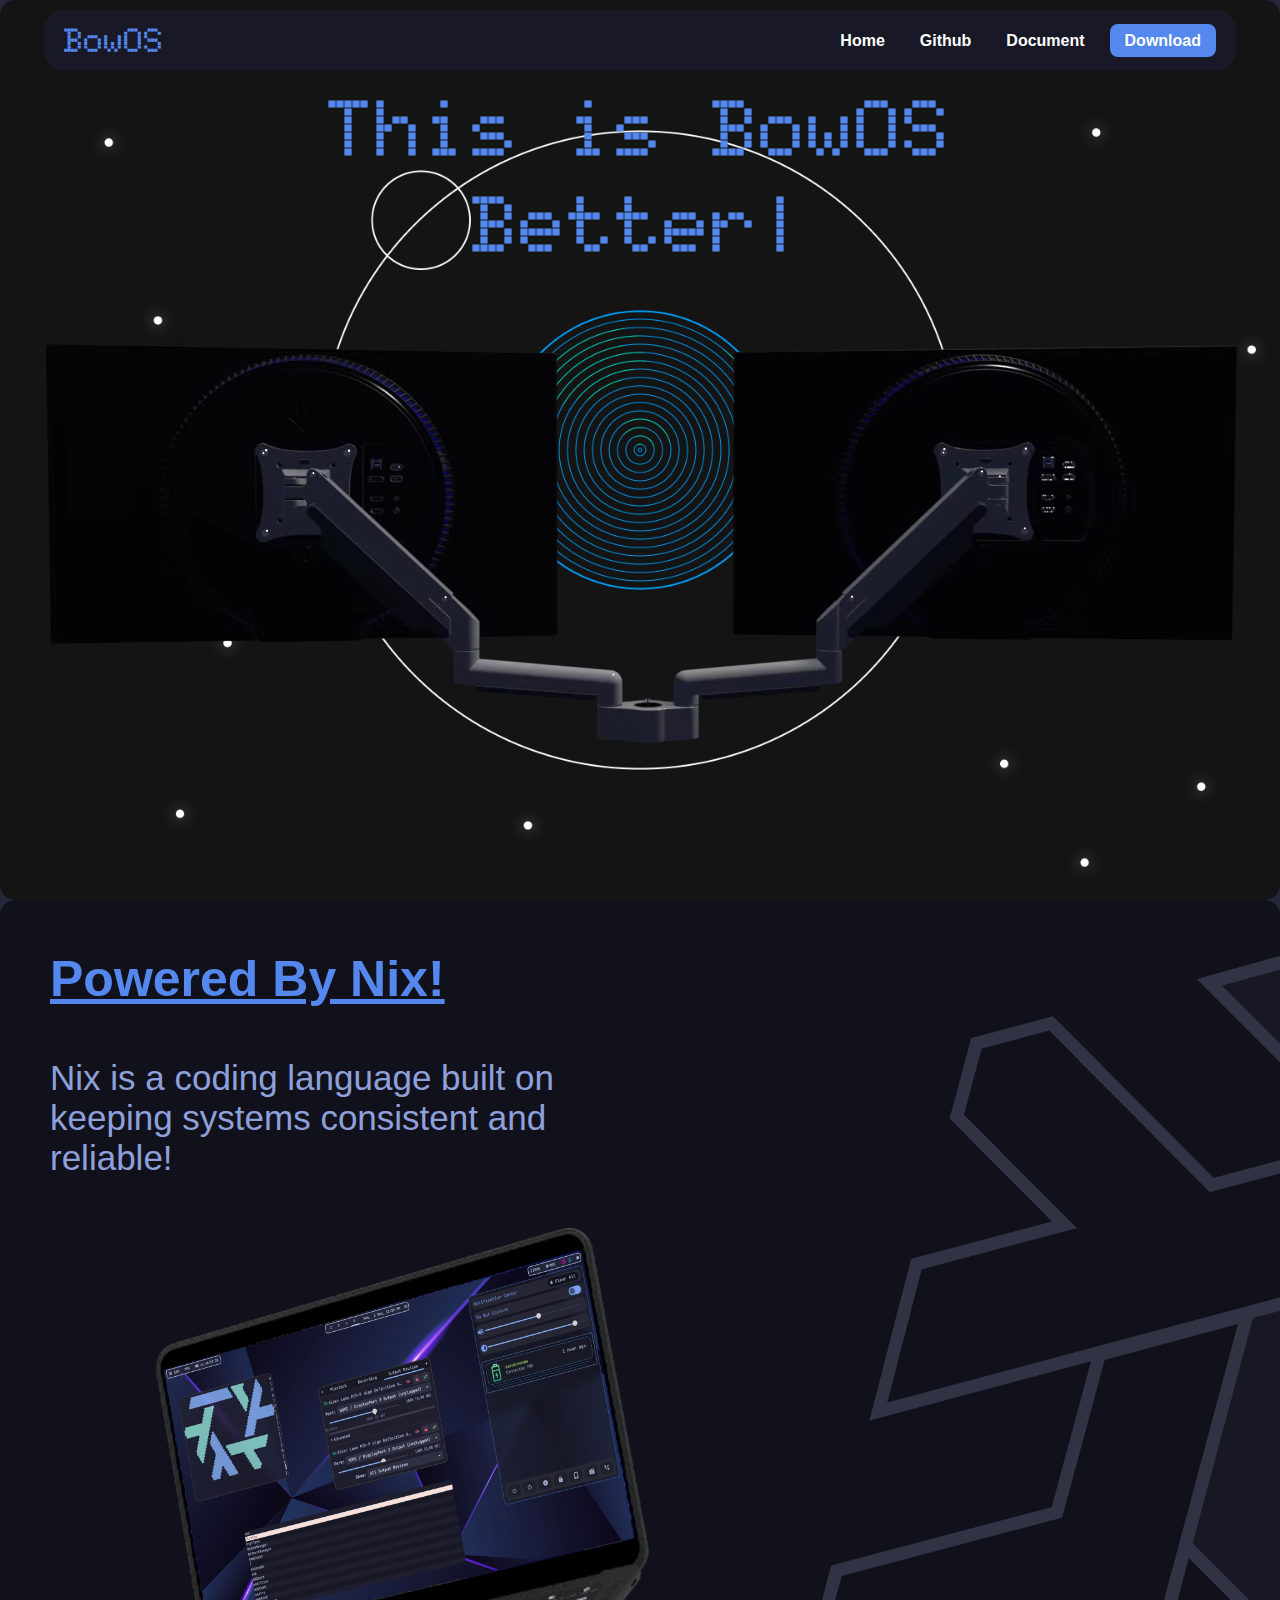
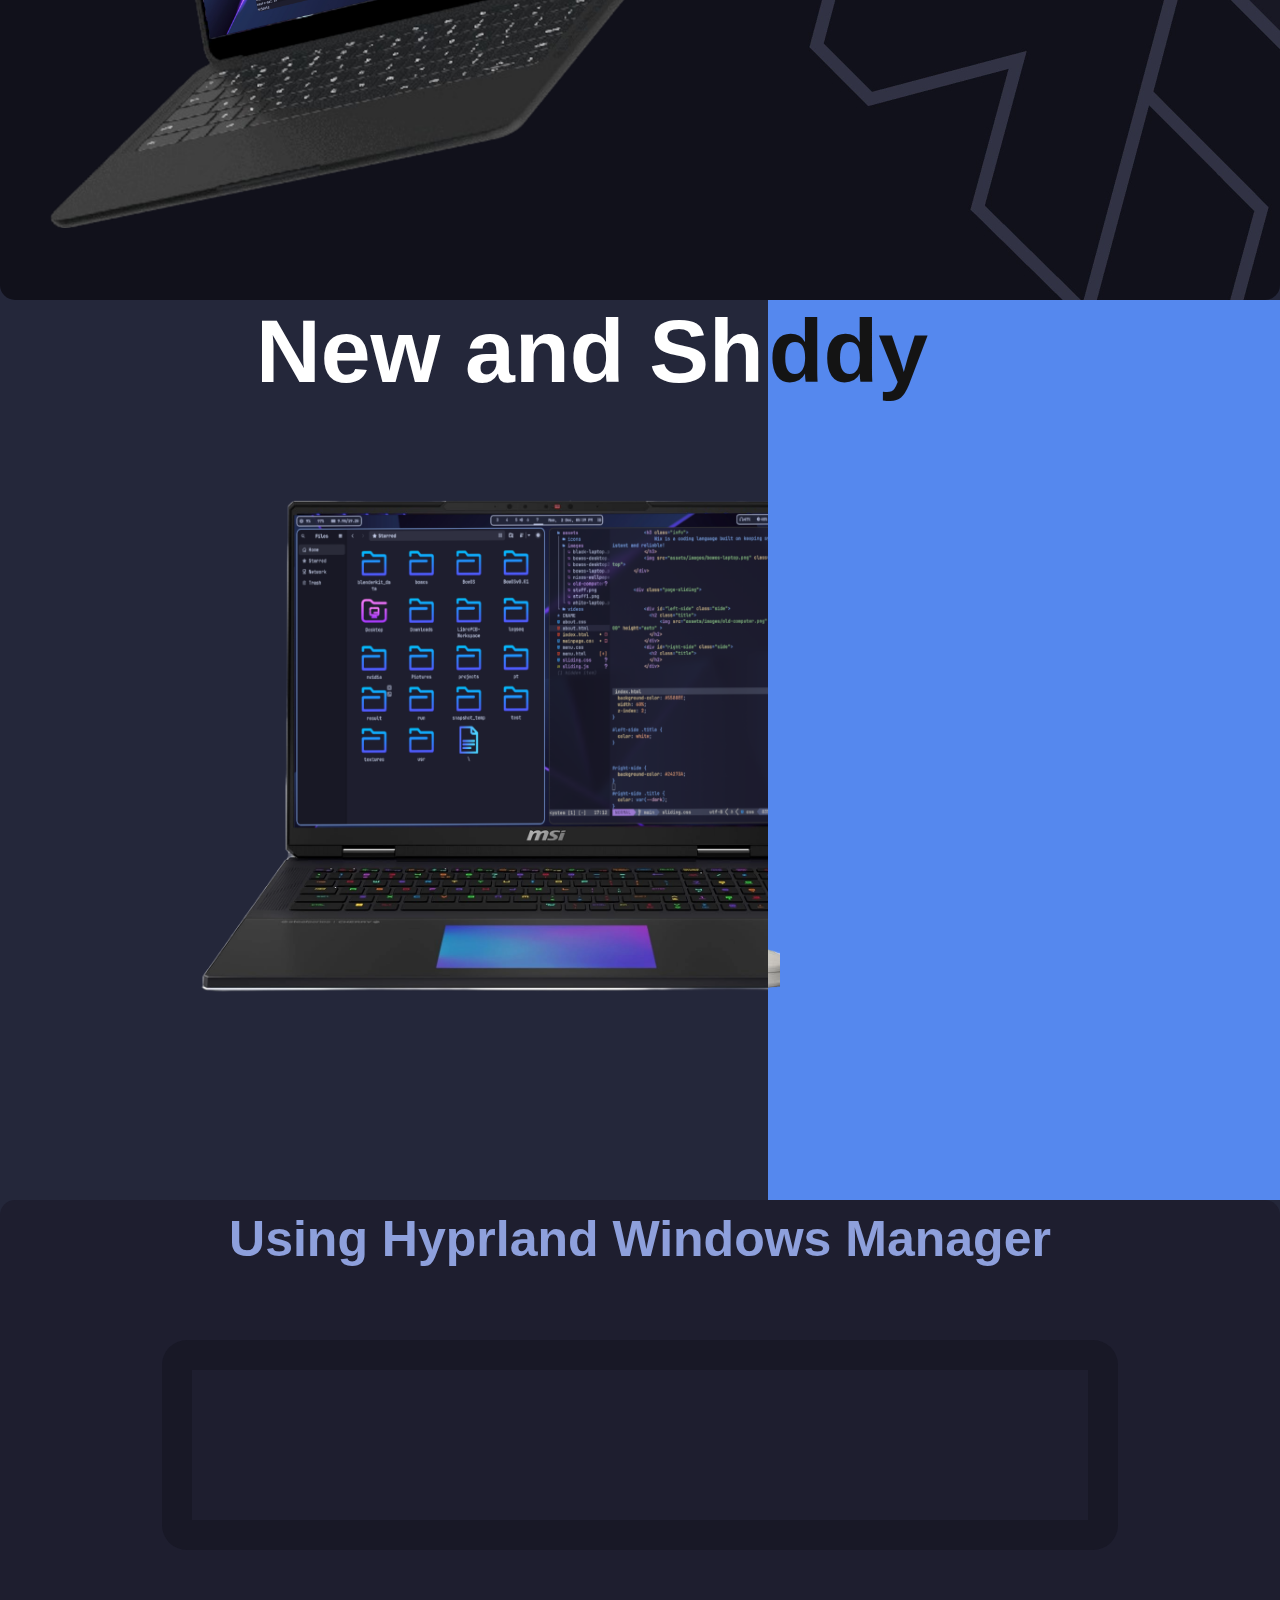
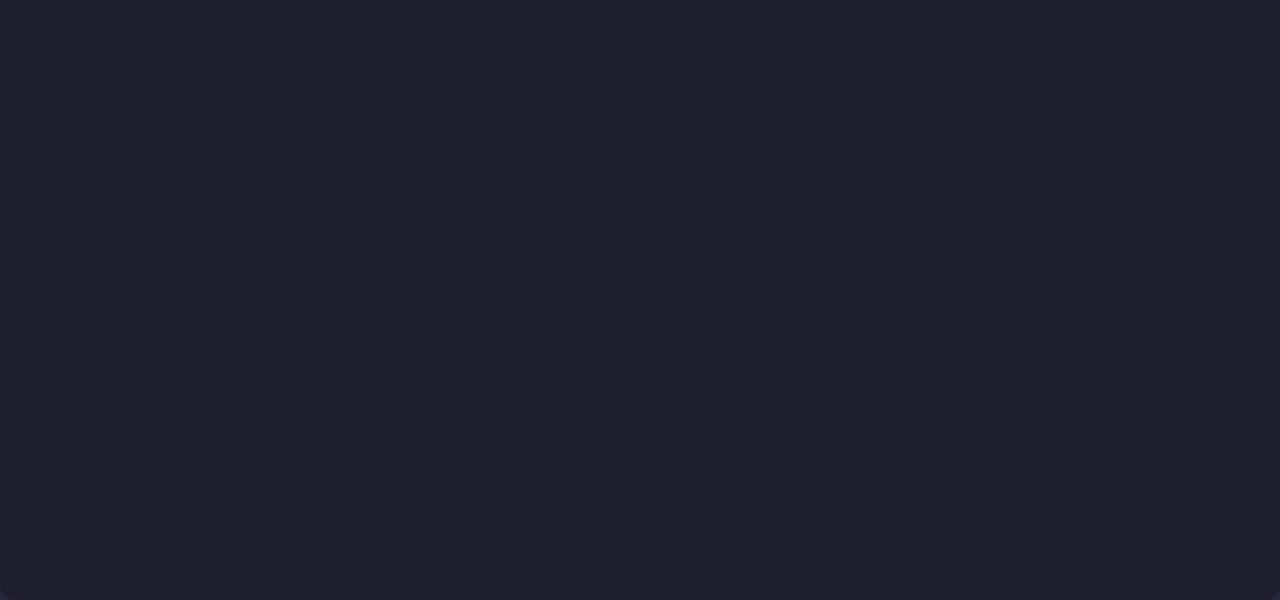
==== commit 8aa2b7c9: "added transparent background" ====
--- a/index.html
+++ b/index.html
@@ -58,10 +58,10 @@
                 type();
             </script>
             
-            <video class="video" width="1400" height="auto" autoplay muted>
-                <source src="assets/videos/desktop.mp4" type="video/mp4">
-                Your browser does not support the video tag.
-            </video>
+             <video class="transparent-video" autoplay muted playsinline>
+        <source src="assets/videos/bowos-desktop.webm" type="video/webm">
+        Your browser does not support the video tag.
+    </video> 
         </div>
         <div class="container">
             <a class="sub-heading" href="https://nixos.org/">Powered By Nix!</a>
--- a/mainpage.css
+++ b/mainpage.css
@@ -18,6 +18,7 @@
 
 .page {
     display: flex;
+    width: 100vw;
     flex-direction: column;
     align-items: center;
     margin-top: 0px;
@@ -25,6 +26,11 @@
     align-items: left;
     text-align: left;
     height: 100vh;
+    background-image: url("assets/images/main-background.png");
+    background-position: center;
+    background-repeat: no-repeat;
+    background-size: cover;
+
 }
 
 .page-sliding {
@@ -78,10 +84,19 @@
     font-style: normal;
 }
 
+
+.transparent-video {
+    position: absolute;
+    top: 50%;
+    left: 50%;
+    transform: translate(-50%, -40%);
+}
+
 .video {
     width: 80vw;
     height: auto;
-    margin-top: 30px;
+    margin-top: 0px;
+    margin-bottom: 30px;
 }
 
 .video-hyprland {
@@ -103,7 +118,7 @@
 }
 
 .info {
-    font-size: 24px;
+    font-size: 35px;
     color: #8EA0DC;
     margin: 50px;
     margin-top: 0px;
